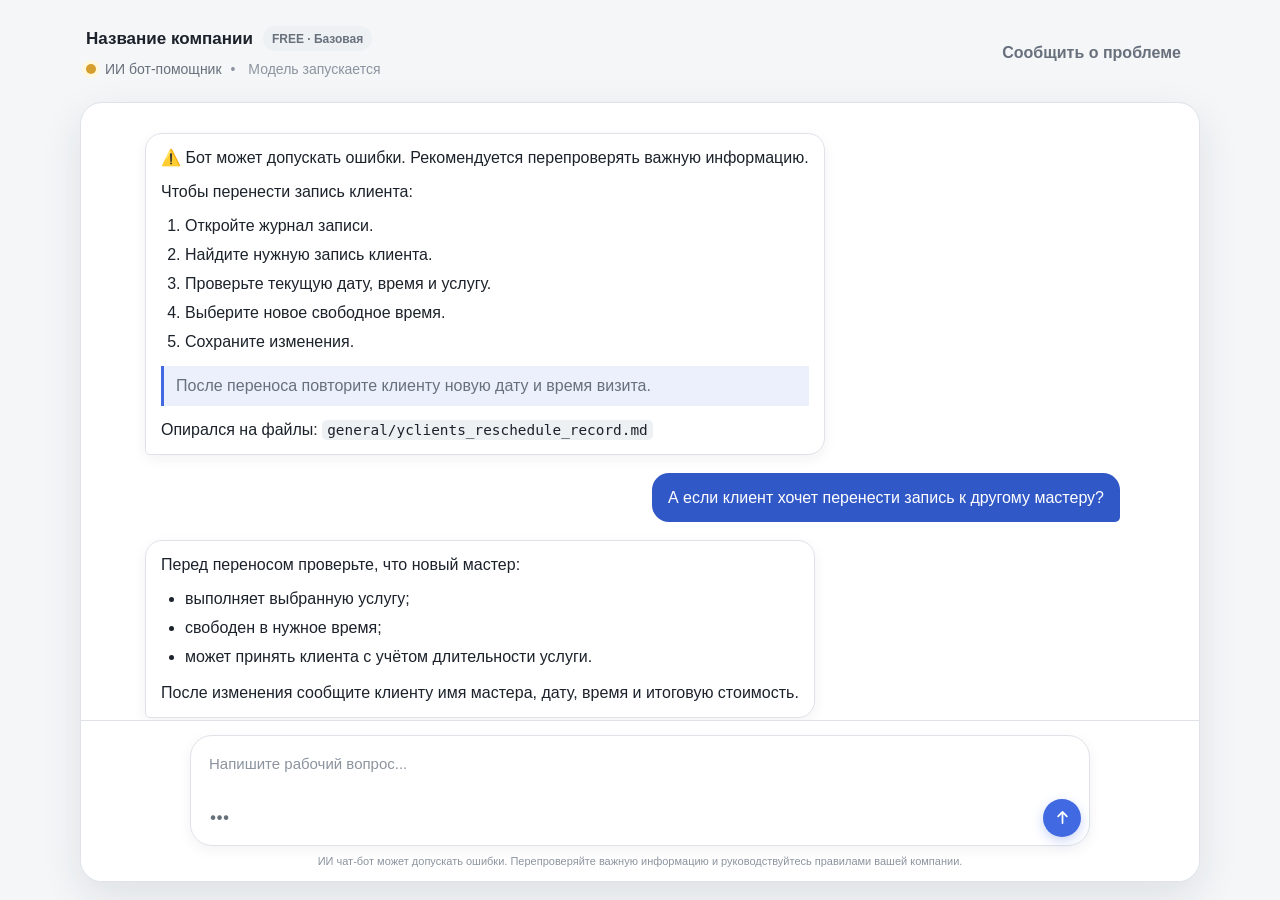
==== web/chat.html @ 17f627a5 "implemented webui" ====
<!doctype html>
<html lang="ru" data-theme="light">
<head>
    <meta charset="utf-8">

    <meta
            name="viewport"
            content="width=device-width, initial-scale=1"
    >

    <meta name="color-scheme" content="light dark">

    <title>ИИ-помощник</title>

    <link rel="stylesheet" href="./styles/global.css">
    <link rel="stylesheet" href="./styles/chat.css">

    <script src="./common.js" defer></script>
    <script src="./chat.js" defer></script>
</head>

<body>
<div
        class="system-banner system-banner--warning"
        id="system-banner"
        role="status"
        hidden
>
    <div class="system-banner__inner">
        <div class="system-banner__content">
            <span
                    class="system-banner__icon"
                    aria-hidden="true"
            >
                ⚠️
            </span>

            <p
                    class="system-banner__text"
                    id="system-banner-text"
            >
                Вечером будет выполнено обновление приложения.
            </p>
        </div>

        <button
                class="system-banner__close"
                type="button"
                aria-label="Закрыть уведомление"
                data-action="close-system-banner"
        >
            ✕
        </button>
    </div>
</div>

<main class="chat-page page">
    <section class="chat-layout">
        <header class="chat-header">
            <div class="chat-header__identity">
                <div class="chat-header__brand">
                    <span id="company-name">
                        Название компании
                    </span>

                    <span
                            class="badge"
                            id="subscription-name"
                            data-subscription-plan="FREE"
                    >
                        FREE · Базовая
                    </span>
                </div>

                <div class="chat-header__status">
                    <span
                            class="status-dot"
                            id="llama-server-status-dot"
                            data-state="starting"
                            aria-hidden="true"
                    ></span>

                    <span>
                        ИИ бот-помощник
                    </span>

                    <span
                            class="chat-header__status-text"
                            id="llama-server-status-text"
                    >
                        Модель запускается
                    </span>
                </div>
            </div>

            <nav
                    class="chat-header__actions"
                    aria-label="Навигация"
            >
                <a
                        class="button button--ghost chat-header__action"
                        href="./report.html"
                >
                    Сообщить о проблеме
                </a>
            </nav>
        </header>

        <section
                class="chat-window card"
                aria-label="История общения"
        >
            <div
                    class="chat-messages"
                    id="chat-messages"
                    role="log"
                    aria-live="polite"
                    aria-relevant="additions"
            >
                <article class="message message--assistant">
                    <div class="message__bubble">
                        <div class="message__content markdown">
                            <p>
                                ⚠️ Бот может допускать ошибки.
                                Рекомендуется перепроверять важную информацию.
                            </p>

                            <p>
                                Чтобы перенести запись клиента:
                            </p>

                            <ol>
                                <li>
                                    Откройте журнал записи.
                                </li>

                                <li>
                                    Найдите нужную запись клиента.
                                </li>

                                <li>
                                    Проверьте текущую дату, время и услугу.
                                </li>

                                <li>
                                    Выберите новое свободное время.
                                </li>

                                <li>
                                    Сохраните изменения.
                                </li>
                            </ol>

                            <blockquote>
                                После переноса повторите клиенту новую дату
                                и время визита.
                            </blockquote>

                            <p>
                                Опирался на файлы:
                                <code>general/yclients_reschedule_record.md</code>
                            </p>
                        </div>
                    </div>
                </article>

                <article class="message message--user">
                    <div class="message__bubble">
                        <div class="message__content message__content--plain">
                            А если клиент хочет перенести запись к другому мастеру?
                        </div>
                    </div>
                </article>

                <article class="message message--assistant">
                    <div class="message__bubble">
                        <div class="message__content markdown">
                            <p>
                                Перед переносом проверьте, что новый мастер:
                            </p>

                            <ul>
                                <li>
                                    выполняет выбранную услугу;
                                </li>

                                <li>
                                    свободен в нужное время;
                                </li>

                                <li>
                                    может принять клиента с учётом длительности услуги.
                                </li>
                            </ul>

                            <p>
                                После изменения сообщите клиенту имя мастера,
                                дату, время и итоговую стоимость.
                            </p>
                        </div>
                    </div>
                </article>

                <article class="message message--user">
                    <div class="message__bubble">
                        <div class="message__content message__content--plain">
                            Что делать, если нужный мастер занят?
                        </div>
                    </div>
                </article>

                <article class="message message--assistant">
                    <div class="message__bubble">
                        <div class="message__content markdown">
                            <p>
                                Предложите клиенту доступные варианты:
                            </p>

                            <ol>
                                <li>
                                    Другое свободное время у выбранного мастера.
                                </li>

                                <li>
                                    Другого сотрудника, который выполняет эту услугу.
                                </li>

                                <li>
                                    Ближайшую свободную дату.
                                </li>
                            </ol>

                            <p>
                                Не меняйте мастера или время без согласия клиента.
                                После выбора повторите клиенту все новые данные записи.
                            </p>

                            <p>
                                Опирался на файлы:
                                <code>general/yclients_change_staff.md</code>,
                                <code>general/yclients_reschedule_record.md</code>
                            </p>
                        </div>
                    </div>
                </article>

                <article
                        class="message message--assistant message--generating"
                        id="generating-message"
                        hidden
                >
                    <div class="message__bubble message__bubble--generating">
                        <div
                                class="typing-indicator"
                                aria-label="Бот формирует ответ"
                        >
                            <span></span>
                            <span></span>
                            <span></span>
                        </div>
                    </div>
                </article>
            </div>

            <footer class="chat-composer">
                <form
                        class="composer"
                        id="chat-form"
                        action="/api/chat/messages"
                        method="post"
                >
                    <div class="composer__shell">
                        <label class="composer__input-wrapper">
                            <span class="sr-only">
                                Сообщение
                            </span>

                            <textarea
                                    class="composer__input"
                                    id="chat-input"
                                    name="message"
                                    rows="1"
                                    maxlength="8000"
                                    placeholder="Напишите рабочий вопрос..."
                                    autocomplete="off"
                                    required
                            ></textarea>
                        </label>

                        <div class="composer__toolbar">
                            <div class="composer__toolbar-left">
                                <details
                                        class="composer-menu"
                                        id="composer-menu"
                                >
                                    <summary
                                            class="composer-menu__trigger"
                                            aria-label="Дополнительные действия"
                                            title="Дополнительные действия"
                                    >
                                        •••
                                    </summary>

                                    <div class="composer-menu__content">
                                        <button
                                                class="composer-menu__item"
                                                type="button"
                                                data-action="open-cheatsheets"
                                        >
                                            <span aria-hidden="true">
                                                📘
                                            </span>

                                            Шпаргалки
                                        </button>

                                        <button
                                                class="composer-menu__item"
                                                type="button"
                                                data-action="restart-server"
                                        >
                                            <span aria-hidden="true">
                                                ↻
                                            </span>

                                            Рестарт
                                        </button>

                                        <a
                                                class="composer-menu__item"
                                                href="./settings.html"
                                        >
                                            <span aria-hidden="true">
                                                ⚙
                                            </span>

                                            Настройки
                                        </a>
                                    </div>
                                </details>
                            </div>

                            <div class="composer__toolbar-right">
                                <button
                                        class="composer__send"
                                        id="send-message"
                                        type="submit"
                                        aria-label="Отправить сообщение"
                                        title="Enter — отправить сообщение"
                                >
                                    <svg
                                            width="19"
                                            height="19"
                                            viewBox="0 0 24 24"
                                            fill="none"
                                            aria-hidden="true"
                                    >
                                        <path
                                                d="M12 19V5M6.5 10.5 12 5l5.5 5.5"
                                                stroke="currentColor"
                                                stroke-width="2.2"
                                                stroke-linecap="round"
                                                stroke-linejoin="round"
                                        />
                                    </svg>
                                </button>

                                <button
                                        class="composer__stop"
                                        id="stop-generating"
                                        type="button"
                                        aria-label="Остановить генерацию"
                                        title="Остановить генерацию ответа"
                                        hidden
                                >
                                    <span aria-hidden="true"></span>
                                </button>
                            </div>
                        </div>
                    </div>

                    <p class="composer__warning">
                        ИИ чат-бот может допускать ошибки.
                        Перепроверяйте важную информацию
                        и руководствуйтесь правилами вашей компании.
                    </p>
                </form>
            </footer>
        </section>
    </section>
</main>

<section
        class="modal cheatsheets-modal"
        id="cheatsheets-modal"
        role="dialog"
        aria-modal="true"
        aria-labelledby="cheatsheets-title"
        hidden
>
    <button
            class="modal__backdrop"
            type="button"
            aria-label="Закрыть шпаргалки"
            data-action="close-cheatsheets"
    ></button>

    <div class="modal__panel">
        <header class="modal__header">
            <div>
                <h2 id="cheatsheets-title">
                    Шпаргалки с примерами использования
                </h2>

                <p>
                    Нажмите на пример, чтобы вставить его
                    в поле ввода.
                </p>
            </div>

            <button
                    class="modal__close"
                    type="button"
                    aria-label="Закрыть"
                    data-action="close-cheatsheets"
            >
                ✕
            </button>
        </header>

        <div class="modal__body">
            <div class="cheatsheets-grid">
                <section class="cheatsheet-group">
                    <h3>
                        Часто задаваемые вопросы
                    </h3>

                    <button
                            type="button"
                            data-cheatsheet-text
                    >
                        Как отменить запись клиента?
                    </button>

                    <button
                            type="button"
                            data-cheatsheet-text
                    >
                        Как принять оплату визита?
                    </button>

                    <button
                            type="button"
                            data-cheatsheet-text
                    >
                        Что делать, если клиент опаздывает?
                    </button>
                </section>

                <section class="cheatsheet-group cheatsheet-group--emergency">
                    <h3>
                        Для чрезвычайных ситуаций
                    </h3>

                    <p>
                        <strong>112</strong> — единый номер помощи
                    </p>

                    <p>
                        <strong>101</strong> — пожарная служба
                    </p>

                    <p>
                        <strong>102 / 103</strong> — полиция / скорая
                    </p>

                    <button
                            type="button"
                            data-cheatsheet-text
                    >
                        Что делать при пожаре?
                    </button>

                    <button
                            type="button"
                            data-cheatsheet-text
                    >
                        Клиенту стало плохо
                    </button>

                    <button
                            type="button"
                            data-cheatsheet-text
                    >
                        Угроза безопасности
                    </button>
                </section>

                <section class="cheatsheet-group">
                    <h3>
                        Уточняющие вопросы
                    </h3>

                    <button
                            type="button"
                            data-cheatsheet-text
                    >
                        Уточни порядок действий
                    </button>

                    <button
                            type="button"
                            data-cheatsheet-text
                    >
                        Что обязательно проверить?
                    </button>

                    <button
                            type="button"
                            data-cheatsheet-text
                    >
                        Пример фразы для клиента
                    </button>
                </section>

                <section class="cheatsheet-group">
                    <div class="cheatsheet-group__title">
                        <h3>
                            Свои подсказки
                        </h3>

                        <span class="badge">
                            0 из 5
                        </span>
                    </div>

                    <button
                            type="button"
                            class="cheatsheet-placeholder"
                    >
                        + Добавить свою подсказку
                    </button>

                    <button
                            type="button"
                            class="cheatsheet-placeholder"
                    >
                        Свободное место
                    </button>

                    <button
                            type="button"
                            class="cheatsheet-placeholder"
                    >
                        Свободное место
                    </button>

                    <p class="cheatsheet-group__hint">
                        До пяти собственных подсказок
                        доступны на тарифе FREE.
                    </p>
                </section>
            </div>
        </div>
    </div>
</section>
</body>
</html>
---- web/styles/global.css ----
:root {
    color-scheme: light;

    --font-family:
            Inter,
            -apple-system,
            BlinkMacSystemFont,
            "Segoe UI",
            Roboto,
            Helvetica,
            Arial,
            sans-serif;

    --background: #f4f6f8;
    --background-secondary: #ffffff;
    --background-elevated: #ffffff;
    --background-muted: #eef1f4;

    --text-primary: #1c222b;
    --text-secondary: #68707c;
    --text-muted: #8c949f;
    --text-on-accent: #ffffff;

    --border: #dfe3e8;
    --border-strong: #cbd1d8;

    --accent: #4169e1;
    --accent-hover: #3159ca;
    --accent-soft: rgba(65, 105, 225, 0.1);

    --user-message-background: #3158c7;

    --success: #2f9e66;
    --success-soft: #e9f8f0;

    --warning: #d69e2e;
    --warning-soft: #fff8df;

    --danger: #d64545;
    --danger-hover: #bd3636;
    --danger-soft: #fff0f0;

    --info: #357abd;
    --info-soft: #edf6ff;

    --shadow-sm:
            0 4px 14px rgba(27, 39, 51, 0.06);

    --shadow-md:
            0 14px 40px rgba(27, 39, 51, 0.1);

    --shadow-lg:
            0 24px 70px rgba(27, 39, 51, 0.14);

    --radius-sm: 8px;
    --radius-md: 14px;
    --radius-lg: 22px;
    --radius-round: 999px;

    --content-width: 1180px;
    --transition: 160ms ease;
}

html[data-theme="dark"] {
    color-scheme: dark;

    --background: #111419;
    --background-secondary: #171b21;
    --background-elevated: #1d222a;
    --background-muted: #242a33;

    --text-primary: #f2f4f7;
    --text-secondary: #aab2bd;
    --text-muted: #7f8995;
    --text-on-accent: #ffffff;

    --border: #2d343e;
    --border-strong: #3a424d;

    --accent: #6f8df4;
    --accent-hover: #819af5;
    --accent-soft: rgba(111, 141, 244, 0.14);

    --user-message-background: #4968d4;

    --success: #53c88c;
    --success-soft: rgba(47, 158, 102, 0.14);

    --warning: #f0bd53;
    --warning-soft: rgba(214, 158, 46, 0.14);

    --danger: #ef6a6a;
    --danger-hover: #f27d7d;
    --danger-soft: rgba(214, 69, 69, 0.14);

    --info: #69a8e3;
    --info-soft: rgba(53, 122, 189, 0.14);

    --shadow-sm:
            0 4px 14px rgba(0, 0, 0, 0.18);

    --shadow-md:
            0 14px 40px rgba(0, 0, 0, 0.28);

    --shadow-lg:
            0 24px 70px rgba(0, 0, 0, 0.36);
}

/*
 * Фирменная тема.
 * Эти переменные можно заменить отдельно
 * для конкретной компании.
 */
html[data-theme="custom"] {
    color-scheme: light;

    --background: #f3f0ff;
    --background-secondary: #ffffff;
    --background-elevated: #ffffff;
    --background-muted: #ece7ff;

    --text-primary: #251f3d;
    --text-secondary: #655d7c;
    --text-muted: #8f87a3;
    --text-on-accent: #ffffff;

    --border: #ddd5f4;
    --border-strong: #c9bee8;

    --accent: #6e56cf;
    --accent-hover: #5b45ba;
    --accent-soft: rgba(110, 86, 207, 0.13);

    --user-message-background: #5841b5;

    --success: #2f9e66;
    --success-soft: #e9f8f0;

    --warning: #c78b1e;
    --warning-soft: #fff6dc;

    --danger: #d64545;
    --danger-hover: #bd3636;
    --danger-soft: #fff0f0;

    --info: #6e56cf;
    --info-soft: #eee9ff;

    --shadow-sm:
            0 4px 14px rgba(66, 48, 120, 0.08);

    --shadow-md:
            0 14px 40px rgba(66, 48, 120, 0.12);

    --shadow-lg:
            0 24px 70px rgba(66, 48, 120, 0.16);
}

*,
*::before,
*::after {
    box-sizing: border-box;
}

html {
    min-width: 320px;
    min-height: 100%;
    background: var(--background);
    color: var(--text-primary);
    font-family: var(--font-family);
}

body {
    min-width: 320px;
    min-height: 100vh;
    min-height: 100dvh;
    margin: 0;
    background: var(--background);
    color: var(--text-primary);
    font-family: inherit;
    font-size: 16px;
    line-height: 1.5;
    -webkit-font-smoothing: antialiased;
    text-rendering: optimizeLegibility;
}

button,
input,
textarea,
select {
    font: inherit;
}

button,
a,
input,
textarea,
select,
summary {
    outline: none;
}

button:focus-visible,
a:focus-visible,
input:focus-visible,
textarea:focus-visible,
select:focus-visible,
summary:focus-visible {
    box-shadow: 0 0 0 3px var(--accent-soft);
}

a {
    color: var(--accent);
    text-decoration: none;
}

a:hover {
    text-decoration: underline;
}

button {
    border: 0;
}

[hidden] {
    display: none !important;
}

.page {
    min-height: 100vh;
    min-height: 100dvh;
}

.page__content {
    width: min(
            calc(100% - 32px),
            var(--content-width)
    );
    margin: 0 auto;
}

.system-banner {
    position: relative;
    z-index: 100;
    width: 100%;
    padding: 10px 16px;
    border-bottom: 1px solid rgba(0, 0, 0, 0.06);
    background: var(--info-soft);
    color: var(--text-primary);
}

.system-banner--warning {
    background: var(--warning-soft);
}

.system-banner--danger {
    background: var(--danger-soft);
}

.system-banner__inner {
    display: flex;
    align-items: flex-start;
    justify-content: space-between;
    width: min(100%, var(--content-width));
    margin: 0 auto;
    gap: 16px;
}

.system-banner__content {
    display: flex;
    align-items: flex-start;
    gap: 10px;
}

.system-banner__icon {
    flex: 0 0 auto;
    margin-top: 2px;
}

.system-banner__text {
    margin: 0;
    font-size: 14px;
}

.system-banner__close {
    flex: 0 0 auto;
    padding: 2px 6px;
    border-radius: var(--radius-sm);
    background: transparent;
    color: var(--text-secondary);
    cursor: pointer;
}

.system-banner__close:hover {
    background: rgba(0, 0, 0, 0.06);
    color: var(--text-primary);
}

.card {
    border: 1px solid var(--border);
    border-radius: var(--radius-lg);
    background: var(--background-elevated);
    box-shadow: var(--shadow-md);
}

.card__header {
    margin-bottom: 24px;
}

.card__title {
    margin: 0;
    color: var(--text-primary);
    font-size: clamp(24px, 4vw, 34px);
    line-height: 1.15;
}

.card__description {
    margin: 10px 0 0;
    color: var(--text-secondary);
}

.field {
    display: grid;
    gap: 8px;
}

.field__label {
    color: var(--text-primary);
    font-size: 14px;
    font-weight: 600;
}

.field__hint {
    margin: 0;
    color: var(--text-muted);
    font-size: 13px;
}

.input,
.textarea,
.select {
    width: 100%;
    border: 1px solid var(--border);
    border-radius: var(--radius-md);
    background: var(--background-secondary);
    color: var(--text-primary);
    transition:
            border-color var(--transition),
            box-shadow var(--transition),
            background-color var(--transition);
}

.input:hover,
.textarea:hover,
.select:hover {
    border-color: var(--border-strong);
}

.input:focus,
.textarea:focus,
.select:focus {
    border-color: var(--accent);
    box-shadow: 0 0 0 3px var(--accent-soft);
}

.input:disabled,
.textarea:disabled,
.select:disabled {
    cursor: not-allowed;
    opacity: 0.62;
}

.input::placeholder,
.textarea::placeholder {
    color: var(--text-muted);
}

.input,
.select {
    min-height: 48px;
    padding: 0 14px;
}

.textarea {
    min-height: 130px;
    padding: 13px 14px;
    resize: vertical;
}

.form-message {
    padding: 11px 13px;
    border: 1px solid transparent;
    border-radius: var(--radius-md);
    font-size: 14px;
}

.form-message--error {
    border-color: rgba(214, 69, 69, 0.25);
    background: var(--danger-soft);
    color: var(--danger);
}

.form-message--success {
    border-color: rgba(47, 158, 102, 0.25);
    background: var(--success-soft);
    color: var(--success);
}

.form-message--info {
    border-color: rgba(53, 122, 189, 0.25);
    background: var(--info-soft);
    color: var(--info);
}

.button {
    display: inline-flex;
    min-height: 46px;
    align-items: center;
    justify-content: center;
    padding: 0 18px;
    border: 1px solid transparent;
    border-radius: var(--radius-md);
    background: var(--accent);
    color: var(--text-on-accent);
    font-weight: 650;
    text-align: center;
    cursor: pointer;
    gap: 8px;
    transition:
            background-color var(--transition),
            border-color var(--transition),
            color var(--transition),
            transform var(--transition);
}

.button:hover {
    background: var(--accent-hover);
    text-decoration: none;
}

.button:active {
    transform: translateY(1px);
}

.button:disabled {
    cursor: not-allowed;
    opacity: 0.56;
    transform: none;
}

.button--secondary {
    border-color: var(--border);
    background: var(--background-secondary);
    color: var(--text-primary);
}

.button--secondary:hover {
    border-color: var(--border-strong);
    background: var(--background-muted);
}

.button--danger {
    background: var(--danger);
}

.button--danger:hover {
    background: var(--danger-hover);
}

.button--ghost {
    border-color: transparent;
    background: transparent;
    color: var(--text-secondary);
}

.button--ghost:hover {
    background: var(--background-muted);
    color: var(--text-primary);
}

.button--full {
    width: 100%;
}

.badge {
    display: inline-flex;
    min-height: 25px;
    align-items: center;
    padding: 2px 9px;
    border-radius: var(--radius-round);
    background: var(--background-muted);
    color: var(--text-secondary);
    font-size: 12px;
    font-weight: 650;
}

.badge[data-subscription-plan="free"] {
    background: var(--background-muted);
    color: var(--text-secondary);
}

.badge[data-subscription-plan="plus"] {
    background: var(--accent-soft);
    color: var(--accent);
}

.badge[data-subscription-plan="premium"] {
    background:
            linear-gradient(
                    135deg,
                    #f1d889,
                    #c8972c
            );
    color: #3f2e06;
}

.badge--accent {
    background: var(--accent-soft);
    color: var(--accent);
}

.badge--warning {
    background: var(--warning-soft);
    color: var(--warning);
}

.badge--success {
    background: var(--success-soft);
    color: var(--success);
}

.status-dot {
    width: 10px;
    height: 10px;
    flex: 0 0 auto;
    border-radius: 50%;
    background: var(--text-muted);
    box-shadow:
            0 0 0 4px rgba(140, 148, 159, 0.12);
}

.status-dot[data-state="starting"],
.status-dot[data-state="limited"] {
    background: var(--warning);
    box-shadow: 0 0 0 4px var(--warning-soft);
}

.status-dot[data-state="running"],
.status-dot[data-state="online"] {
    background: var(--success);
    box-shadow: 0 0 0 4px var(--success-soft);
}

.status-dot[data-state="error"],
.status-dot[data-state="offline"] {
    background: var(--danger);
    box-shadow: 0 0 0 4px var(--danger-soft);
}

.divider {
    width: 100%;
    height: 1px;
    border: 0;
    background: var(--border);
}

.modal {
    position: fixed;
    z-index: 1000;
    inset: 0;
    display: grid;
    place-items: center;
    padding: 20px;
}

.modal[hidden] {
    display: none;
}

.modal__backdrop {
    position: absolute;
    inset: 0;
    border: 0;
    background: rgba(13, 18, 25, 0.58);
    cursor: default;
    backdrop-filter: blur(4px);
}

.modal__panel {
    position: relative;
    z-index: 1;
    width: min(100%, 880px);
    max-height: calc(100vh - 40px);
    max-height: calc(100dvh - 40px);
    overflow-y: auto;
    border: 1px solid var(--border);
    border-radius: var(--radius-lg);
    background: var(--background-elevated);
    box-shadow: var(--shadow-lg);
}

.modal__header {
    display: flex;
    align-items: flex-start;
    justify-content: space-between;
    padding: 22px 24px;
    border-bottom: 1px solid var(--border);
    gap: 20px;
}

.modal__header h2 {
    margin: 0;
    font-size: 22px;
}

.modal__header p {
    margin: 5px 0 0;
    color: var(--text-secondary);
    font-size: 14px;
}

.modal__close {
    display: grid;
    width: 38px;
    height: 38px;
    flex: 0 0 auto;
    place-items: center;
    border-radius: 11px;
    background: transparent;
    color: var(--text-secondary);
    font-size: 18px;
    cursor: pointer;
}

.modal__close:hover {
    background: var(--background-muted);
    color: var(--text-primary);
}

.modal__body {
    padding: 24px;
}

.modal__footer {
    display: flex;
    justify-content: flex-end;
    padding: 18px 24px;
    border-top: 1px solid var(--border);
    gap: 10px;
}

.sr-only {
    position: absolute;
    width: 1px;
    height: 1px;
    overflow: hidden;
    margin: -1px;
    padding: 0;
    border: 0;
    clip: rect(0, 0, 0, 0);
    white-space: nowrap;
}

@media (max-width: 640px) {
    .page__content {
        width: min(
                calc(100% - 20px),
                var(--content-width)
        );
    }

    .card {
        border-radius: 17px;
    }

    .system-banner {
        padding-right: 10px;
        padding-left: 10px;
    }

    .modal {
        padding: 8px;
    }

    .modal__panel {
        max-height: calc(100vh - 16px);
        max-height: calc(100dvh - 16px);
        border-radius: 16px;
    }

    .modal__header,
    .modal__body,
    .modal__footer {
        padding-right: 16px;
        padding-left: 16px;
    }
}
---- web/styles/chat.css ----
.chat-page {
  height: 100vh;
  height: 100dvh;
  overflow: hidden;
  padding: 18px;
}

.chat-layout {
  display: grid;
  width: min(100%, 1120px);
  height: 100%;
  margin: 0 auto;

  grid-template-rows:
        auto
        minmax(0, 1fr);

  gap: 14px;
}

/* Header */

.chat-header {
  display: flex;
  min-height: 66px;
  align-items: center;
  justify-content: space-between;

  padding: 8px 6px;

  gap: 20px;
}

.chat-header__identity {
  min-width: 0;
}

.chat-header__brand {
  display: flex;
  min-width: 0;
  align-items: center;

  font-size: 17px;
  font-weight: 720;

  gap: 10px;
}

.chat-header__brand > span:first-child {
  overflow: hidden;
  text-overflow: ellipsis;
  white-space: nowrap;
}

.chat-header__status {
  display: flex;
  align-items: center;

  margin-top: 7px;

  color: var(--text-secondary);
  font-size: 14px;

  gap: 9px;
}

.chat-header__status-text {
  color: var(--text-muted);
}

.chat-header__status-text::before {
  content: "•";
  margin-right: 9px;
}

.chat-header__actions {
  display: flex;
  align-items: center;
}

.chat-header__action {
  min-height: 40px;
  padding-right: 12px;
  padding-left: 12px;
}

/* Chat window */

.chat-window {
  display: grid;
  min-height: 0;
  overflow: hidden;

  grid-template-rows:
        minmax(0, 1fr)
        auto;
}

.chat-messages {
  display: flex;
  min-height: 0;
  overflow-y: auto;

  padding:
          30px
          clamp(16px, 5vw, 64px)
          24px;

  flex-direction: column;

  scroll-behavior: smooth;
  scrollbar-gutter: stable;
}

/*
 * Messages
 *
 * Каждое сообщение занимает строку целиком.
 * Сам пузырь является inline-block и сжимается по содержимому.
 * У пользователя и бота одинаковые размеры, отступы и радиусы.
 */

.chat-messages > .message {
  display: block;
  width: 100%;
  max-width: none;
  align-self: stretch;

  margin: 0 0 18px;

  text-align: left;
}

.chat-messages > .message--user {
  text-align: right;
}

.chat-messages > .message > .message__bubble {
  display: inline-block;
  width: auto;
  min-width: 0;
  max-width: min(78%, 760px);

  padding: 12px 15px;

  border: 1px solid var(--border);
  border-radius: 17px;

  background: var(--background-secondary);
  box-shadow: var(--shadow-sm);

  color: var(--text-primary);
  text-align: left;
  vertical-align: top;
}

.chat-messages > .message--assistant > .message__bubble {
  border-bottom-left-radius: 5px;
}

.chat-messages > .message--user > .message__bubble {
  border-color: transparent;
  border-bottom-right-radius: 5px;

  background: var(--user-message-background);
  color: #ffffff;

  box-shadow: none;
}

.chat-messages .message__content {
  display: block;
  width: auto;
  min-width: 0;
  max-width: 100%;

  margin: 0;

  overflow-wrap: anywhere;
  word-break: normal;
}

.chat-messages .message__content--plain {
  line-height: 1.45;
  white-space: normal;
}

.chat-messages .message__bubble--generating {
  min-width: 66px;
}

/* Markdown inside assistant messages */

.markdown > :first-child {
  margin-top: 0;
}

.markdown > :last-child {
  margin-bottom: 0;
}

.markdown p {
  margin: 0 0 10px;
}

.markdown h1,
.markdown h2,
.markdown h3,
.markdown h4 {
  margin: 18px 0 8px;
  line-height: 1.25;
}

.markdown h1 {
  font-size: 22px;
}

.markdown h2 {
  font-size: 19px;
}

.markdown h3 {
  font-size: 17px;
}

.markdown h4 {
  font-size: 15px;
}

.markdown ul,
.markdown ol {
  margin: 8px 0 12px;
  padding-left: 24px;
}

.markdown li + li {
  margin-top: 5px;
}

.markdown blockquote {
  margin: 12px 0;
  padding: 8px 12px;

  border-left: 3px solid var(--accent);

  background: var(--accent-soft);
  color: var(--text-secondary);
}

.markdown code {
  padding: 2px 5px;

  border-radius: 5px;

  background: var(--background-muted);

  font-family:
          "Cascadia Code",
          "SFMono-Regular",
          Consolas,
          monospace;

  font-size: 0.9em;
}

.markdown pre {
  max-width: 100%;
  overflow-x: auto;

  margin: 12px 0;
  padding: 13px;

  border-radius: var(--radius-md);

  background: #151a21;
  color: #e8edf4;
}

.markdown pre code {
  padding: 0;
  background: transparent;
  color: inherit;
}

.markdown table {
  display: block;
  width: 100%;
  max-width: 100%;
  overflow-x: auto;

  border-collapse: collapse;
}

.markdown th,
.markdown td {
  padding: 8px 10px;

  border: 1px solid var(--border);

  text-align: left;
}

/* Composer */

.chat-composer {
  padding:
          14px
          clamp(12px, 3vw, 28px)
          12px;

  border-top: 1px solid var(--border);

  background: var(--background-elevated);
}

.composer {
  width: min(100%, 900px);
  margin: 0 auto;
}

.composer__shell {
  overflow: visible;

  border: 1px solid var(--border);
  border-radius: 22px;

  background: var(--background-secondary);
  box-shadow: var(--shadow-sm);

  transition:
          border-color var(--transition),
          box-shadow var(--transition),
          background-color var(--transition);
}

.composer__shell:focus-within {
  border-color: var(--accent);

  box-shadow:
          0 0 0 3px var(--accent-soft),
          var(--shadow-sm);
}

.composer__input-wrapper {
  display: block;
  width: 100%;
}

.composer__input {
  display: block;
  width: 100%;
  min-height: 58px;
  max-height: 180px;
  overflow-y: hidden;

  padding:
          17px
          18px
          7px;

  border: 0;
  border-radius: 22px 22px 0 0;
  outline: none;

  background: transparent;
  color: var(--text-primary);

  font-size: 15px;
  line-height: 1.45;

  resize: none;
}

.composer__input:focus {
  border: 0;
  outline: none;
  box-shadow: none;
}

.composer__input::placeholder {
  color: var(--text-muted);
}

.composer__input:disabled {
  cursor: not-allowed;
  opacity: 0.7;
}

.composer__toolbar {
  display: flex;
  min-height: 51px;
  align-items: center;
  justify-content: space-between;

  padding:
          4px
          8px
          8px
          10px;

  gap: 12px;
}

.composer__toolbar-left,
.composer__toolbar-right {
  display: flex;
  align-items: center;
}

/* Composer menu */

.composer-menu {
  position: relative;
}

.composer-menu__trigger {
  display: grid;
  width: 38px;
  height: 38px;
  place-items: center;

  border-radius: 50%;

  color: var(--text-secondary);

  cursor: pointer;

  font-size: 16px;
  font-weight: 800;
  line-height: 1;
  list-style: none;
  letter-spacing: 0.06em;

  transition:
          background-color var(--transition),
          color var(--transition);
}

.composer-menu__trigger::-webkit-details-marker {
  display: none;
}

.composer-menu__trigger:hover {
  background: var(--background-muted);
  color: var(--text-primary);
}

.composer-menu__content {
  position: absolute;
  z-index: 20;

  bottom: calc(100% + 10px);
  left: 0;

  display: grid;
  width: 190px;

  padding: 7px;

  border: 1px solid var(--border);
  border-radius: var(--radius-md);

  background: var(--background-elevated);
  box-shadow: var(--shadow-lg);

  gap: 3px;
}

.composer-menu__item {
  display: flex;
  width: 100%;
  min-height: 40px;
  align-items: center;

  padding: 8px 10px;

  border-radius: 9px;

  background: transparent;
  color: var(--text-primary);

  text-align: left;
  cursor: pointer;

  gap: 10px;
}

.composer-menu__item:hover {
  background: var(--background-muted);
  text-decoration: none;
}

/* Send and stop buttons */

.composer__send,
.composer__stop {
  display: grid;
  width: 38px;
  height: 38px;
  flex: 0 0 auto;
  place-items: center;

  padding: 0;

  border-radius: 50%;

  cursor: pointer;

  transition:
          background-color var(--transition),
          color var(--transition),
          transform var(--transition),
          box-shadow var(--transition);
}

.composer__send {
  background: var(--accent);
  color: var(--text-on-accent);

  box-shadow: 0 4px 12px rgba(65, 105, 225, 0.28);
}

.composer__send:hover {
  background: var(--accent-hover);
  transform: translateY(-1px);
}

.composer__send:active {
  transform: translateY(0);
}

.composer__stop {
  border: 1px solid var(--border-strong);

  background: var(--background-muted);
  color: var(--text-primary);

  box-shadow: var(--shadow-sm);
}

.composer__stop:hover {
  background: var(--border);
}

.composer__stop span {
  width: 11px;
  height: 11px;

  border-radius: 2px;

  background: currentColor;
}

.composer__warning {
  margin: 8px 0 0;

  color: var(--text-muted);

  font-size: 11px;
  line-height: 1.35;
  text-align: center;
}

/* Generation indicator */

.typing-indicator {
  display: flex;
  min-height: 20px;
  align-items: center;

  gap: 5px;
}

.typing-indicator span {
  width: 7px;
  height: 7px;

  border-radius: 50%;

  background: var(--text-muted);

  animation:
          typing-dot
          1.1s
          infinite
          ease-in-out;
}

.typing-indicator span:nth-child(2) {
  animation-delay: 120ms;
}

.typing-indicator span:nth-child(3) {
  animation-delay: 240ms;
}

@keyframes typing-dot {
  0%,
  70%,
  100% {
    opacity: 0.35;
    transform: translateY(0);
  }

  35% {
    opacity: 1;
    transform: translateY(-3px);
  }
}

/* Cheatsheets */

.cheatsheets-modal .modal__panel {
  width: min(100%, 1040px);
}

.cheatsheets-grid {
  display: grid;

  grid-template-columns:
        repeat(4, minmax(0, 1fr));

  gap: 0;
}

.cheatsheet-group {
  min-width: 0;

  padding: 6px 20px 12px;

  border-right: 1px solid var(--border);
}

.cheatsheet-group:first-child {
  padding-left: 0;
}

.cheatsheet-group:last-child {
  padding-right: 0;
  border-right: 0;
}

.cheatsheet-group h3 {
  min-height: 48px;

  margin: 0 0 14px;

  font-size: 16px;
  line-height: 1.35;
}

.cheatsheet-group > button {
  display: block;
  width: 100%;

  margin-bottom: 8px;
  padding: 10px 11px;

  border: 1px solid var(--border);
  border-radius: 10px;

  background: var(--background-secondary);
  color: var(--text-primary);

  font-size: 13px;
  line-height: 1.35;
  text-align: left;

  cursor: pointer;
}

.cheatsheet-group > button:hover {
  border-color: var(--accent);
  background: var(--accent-soft);
}

.cheatsheet-group--emergency > p {
  margin: 0 0 7px;

  color: var(--text-secondary);
  font-size: 13px;
}

.cheatsheet-group__title {
  display: flex;
  min-height: 48px;
  align-items: flex-start;
  justify-content: space-between;

  gap: 8px;
}

.cheatsheet-group__title h3 {
  min-height: auto;
}

.cheatsheet-placeholder {
  border-style: dashed !important;
  color: var(--text-muted) !important;
}

.cheatsheet-group__hint {
  margin: 12px 0 0;

  color: var(--text-muted);
  font-size: 12px;
}

/* Responsive */

@media (max-width: 900px) {
  .cheatsheets-grid {
    grid-template-columns:
            repeat(2, minmax(0, 1fr));

    gap: 22px 0;
  }

  .cheatsheet-group:nth-child(2) {
    border-right: 0;
  }

  .cheatsheet-group:nth-child(3) {
    padding-left: 0;
  }
}

@media (max-width: 700px) {
  .chat-page {
    padding: 0;
  }

  .chat-layout {
    gap: 0;
  }

  .chat-header {
    min-height: 70px;

    padding: 9px 13px;

    border-bottom: 1px solid var(--border);

    background: var(--background-elevated);
  }

  .chat-header__brand {
    align-items: flex-start;
    flex-direction: column;

    gap: 4px;
  }

  .chat-header__status-text {
    display: none;
  }

  .chat-header__action {
    max-width: 160px;
    font-size: 12px;
  }

  .chat-window {
    border: 0;
    border-radius: 0;
    box-shadow: none;
  }

  .chat-messages {
    padding: 22px 12px;
  }

  .chat-messages > .message > .message__bubble {
    max-width: 88%;
  }

  .chat-composer {
    padding: 9px 8px 7px;
  }

  .composer__shell {
    border-radius: 20px;
  }

  .composer__input {
    border-radius: 20px 20px 0 0;
  }
}

@media (max-width: 580px) {
  .cheatsheets-grid {
    grid-template-columns: 1fr;
  }

  .cheatsheet-group,
  .cheatsheet-group:first-child,
  .cheatsheet-group:nth-child(3),
  .cheatsheet-group:last-child {
    padding: 18px 0;

    border-right: 0;
    border-bottom: 1px solid var(--border);
  }

  .cheatsheet-group:first-child {
    padding-top: 0;
  }

  .cheatsheet-group:last-child {
    padding-bottom: 0;
    border-bottom: 0;
  }

  .cheatsheet-group h3 {
    min-height: auto;
  }
}
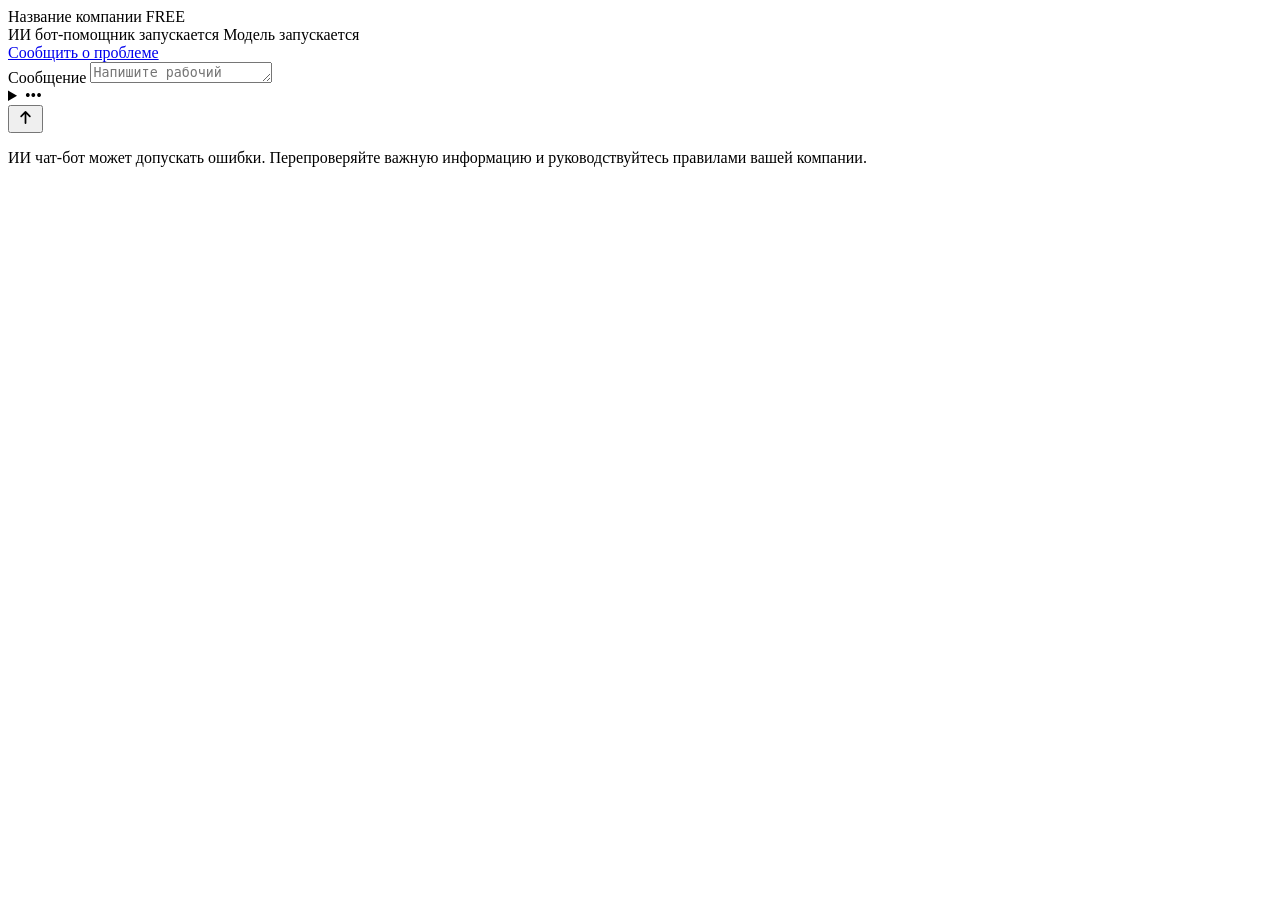
==== commit b4ed5a64: "— implemented `Application`; redesigned workflow — implemented auto-start in browser — implemented w" ====
--- a/web/chat.html
+++ b/web/chat.html
@@ -12,11 +12,25 @@
 
     <title>ИИ-помощник</title>
 
-    <link rel="stylesheet" href="./styles/global.css">
-    <link rel="stylesheet" href="./styles/chat.css">
-
-    <script src="./common.js" defer></script>
-    <script src="./chat.js" defer></script>
+    <link
+            rel="stylesheet"
+            href="/styles/global.css"
+    >
+
+    <link
+            rel="stylesheet"
+            href="/styles/chat.css"
+    >
+
+    <!--
+        defer сохраняет порядок выполнения:
+        1. common.js
+        2. app.js
+        3. chat.js
+    -->
+    <script src="/common.js" defer></script>
+    <script src="/app.js" defer></script>
+    <script src="/chat.js" defer></script>
 </head>
 
 <body>
@@ -59,16 +73,20 @@
         <header class="chat-header">
             <div class="chat-header__identity">
                 <div class="chat-header__brand">
-                    <span id="company-name">
+                    <span
+                            id="company-name"
+                            data-company-name
+                    >
                         Название компании
                     </span>
 
                     <span
                             class="badge"
                             id="subscription-name"
+                            data-subscription
                             data-subscription-plan="FREE"
                     >
-                        FREE · Базовая
+                        FREE
                     </span>
                 </div>
 
@@ -76,17 +94,20 @@
                     <span
                             class="status-dot"
                             id="llama-server-status-dot"
-                            data-state="starting"
+                            data-server-status-dot
+                            data-status="starting"
                             aria-hidden="true"
+                            title="Модель запускается"
                     ></span>
 
-                    <span>
-                        ИИ бот-помощник
+                    <span data-server-status-text>
+                        ИИ бот-помощник запускается
                     </span>
 
                     <span
                             class="chat-header__status-text"
                             id="llama-server-status-text"
+                            aria-live="polite"
                     >
                         Модель запускается
                     </span>
@@ -99,7 +120,7 @@
             >
                 <a
                         class="button button--ghost chat-header__action"
-                        href="./report.html"
+                        href="/report.html"
                 >
                     Сообщить о проблеме
                 </a>
@@ -116,143 +137,26 @@
                     role="log"
                     aria-live="polite"
                     aria-relevant="additions"
+                    aria-busy="false"
             >
-                <article class="message message--assistant">
-                    <div class="message__bubble">
-                        <div class="message__content markdown">
-                            <p>
-                                ⚠️ Бот может допускать ошибки.
-                                Рекомендуется перепроверять важную информацию.
-                            </p>
-
-                            <p>
-                                Чтобы перенести запись клиента:
-                            </p>
-
-                            <ol>
-                                <li>
-                                    Откройте журнал записи.
-                                </li>
-
-                                <li>
-                                    Найдите нужную запись клиента.
-                                </li>
-
-                                <li>
-                                    Проверьте текущую дату, время и услугу.
-                                </li>
-
-                                <li>
-                                    Выберите новое свободное время.
-                                </li>
-
-                                <li>
-                                    Сохраните изменения.
-                                </li>
-                            </ol>
-
-                            <blockquote>
-                                После переноса повторите клиенту новую дату
-                                и время визита.
-                            </blockquote>
-
-                            <p>
-                                Опирался на файлы:
-                                <code>general/yclients_reschedule_record.md</code>
-                            </p>
-                        </div>
-                    </div>
-                </article>
-
-                <article class="message message--user">
-                    <div class="message__bubble">
-                        <div class="message__content message__content--plain">
-                            А если клиент хочет перенести запись к другому мастеру?
-                        </div>
-                    </div>
-                </article>
-
-                <article class="message message--assistant">
-                    <div class="message__bubble">
-                        <div class="message__content markdown">
-                            <p>
-                                Перед переносом проверьте, что новый мастер:
-                            </p>
-
-                            <ul>
-                                <li>
-                                    выполняет выбранную услугу;
-                                </li>
-
-                                <li>
-                                    свободен в нужное время;
-                                </li>
-
-                                <li>
-                                    может принять клиента с учётом длительности услуги.
-                                </li>
-                            </ul>
-
-                            <p>
-                                После изменения сообщите клиенту имя мастера,
-                                дату, время и итоговую стоимость.
-                            </p>
-                        </div>
-                    </div>
-                </article>
-
-                <article class="message message--user">
-                    <div class="message__bubble">
-                        <div class="message__content message__content--plain">
-                            Что делать, если нужный мастер занят?
-                        </div>
-                    </div>
-                </article>
-
-                <article class="message message--assistant">
-                    <div class="message__bubble">
-                        <div class="message__content markdown">
-                            <p>
-                                Предложите клиенту доступные варианты:
-                            </p>
-
-                            <ol>
-                                <li>
-                                    Другое свободное время у выбранного мастера.
-                                </li>
-
-                                <li>
-                                    Другого сотрудника, который выполняет эту услугу.
-                                </li>
-
-                                <li>
-                                    Ближайшую свободную дату.
-                                </li>
-                            </ol>
-
-                            <p>
-                                Не меняйте мастера или время без согласия клиента.
-                                После выбора повторите клиенту все новые данные записи.
-                            </p>
-
-                            <p>
-                                Опирался на файлы:
-                                <code>general/yclients_change_staff.md</code>,
-                                <code>general/yclients_reschedule_record.md</code>
-                            </p>
-                        </div>
-                    </div>
-                </article>
+                <!--
+                    Реальные сообщения будут загружены из:
+
+                    GET /api/chat/history
+
+                    и добавлены сюда через chat.js.
+                -->
 
                 <article
                         class="message message--assistant message--generating"
                         id="generating-message"
+                        aria-label="Бот формирует ответ"
                         hidden
                 >
                     <div class="message__bubble message__bubble--generating">
                         <div
                                 class="typing-indicator"
-                                aria-label="Бот формирует ответ"
+                                aria-hidden="true"
                         >
                             <span></span>
                             <span></span>
@@ -266,8 +170,7 @@
                 <form
                         class="composer"
                         id="chat-form"
-                        action="/api/chat/messages"
-                        method="post"
+                        autocomplete="off"
                 >
                     <div class="composer__shell">
                         <label class="composer__input-wrapper">
@@ -283,6 +186,7 @@
                                     maxlength="8000"
                                     placeholder="Напишите рабочий вопрос..."
                                     autocomplete="off"
+                                    spellcheck="true"
                                     required
                             ></textarea>
                         </label>
@@ -316,19 +220,21 @@
 
                                         <button
                                                 class="composer-menu__item"
+                                                id="restart-server"
                                                 type="button"
                                                 data-action="restart-server"
+                                                title="Перезапустить локальный сервер модели"
                                         >
                                             <span aria-hidden="true">
                                                 ↻
                                             </span>
 
-                                            Рестарт
+                                            Перезапустить модель
                                         </button>
 
                                         <a
                                                 class="composer-menu__item"
-                                                href="./settings.html"
+                                                href="/settings.html"
                                         >
                                             <span aria-hidden="true">
                                                 ⚙
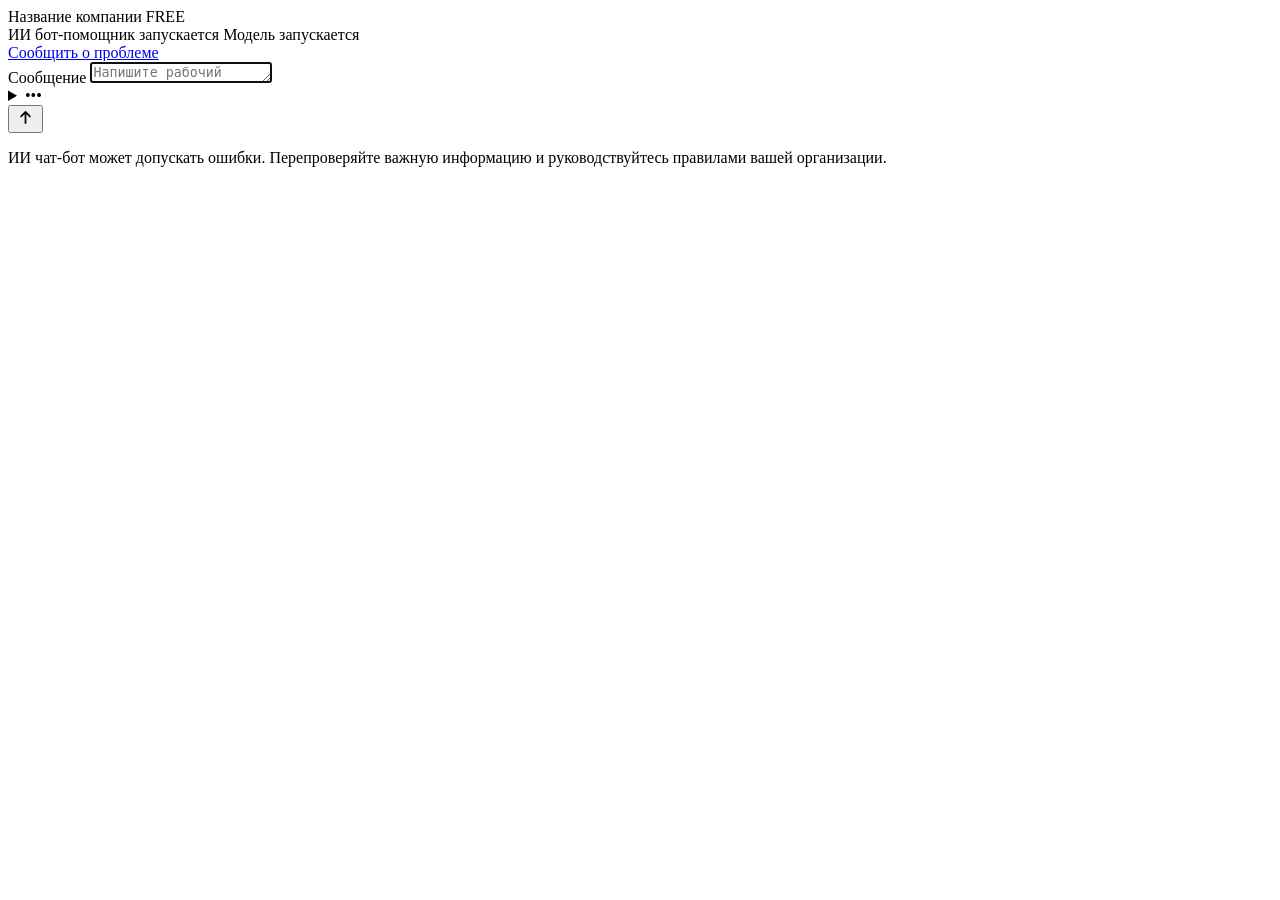
==== commit d686a3ae: "improved chat web page (added autofocus)" ====
--- a/web/chat.html
+++ b/web/chat.html
@@ -187,6 +187,7 @@
                                     placeholder="Напишите рабочий вопрос..."
                                     autocomplete="off"
                                     spellcheck="true"
+                                    autofocus
                                     required
                             ></textarea>
                         </label>
@@ -288,7 +289,7 @@
                     <p class="composer__warning">
                         ИИ чат-бот может допускать ошибки.
                         Перепроверяйте важную информацию
-                        и руководствуйтесь правилами вашей компании.
+                        и руководствуйтесь правилами вашей организации.
                     </p>
                 </form>
             </footer>
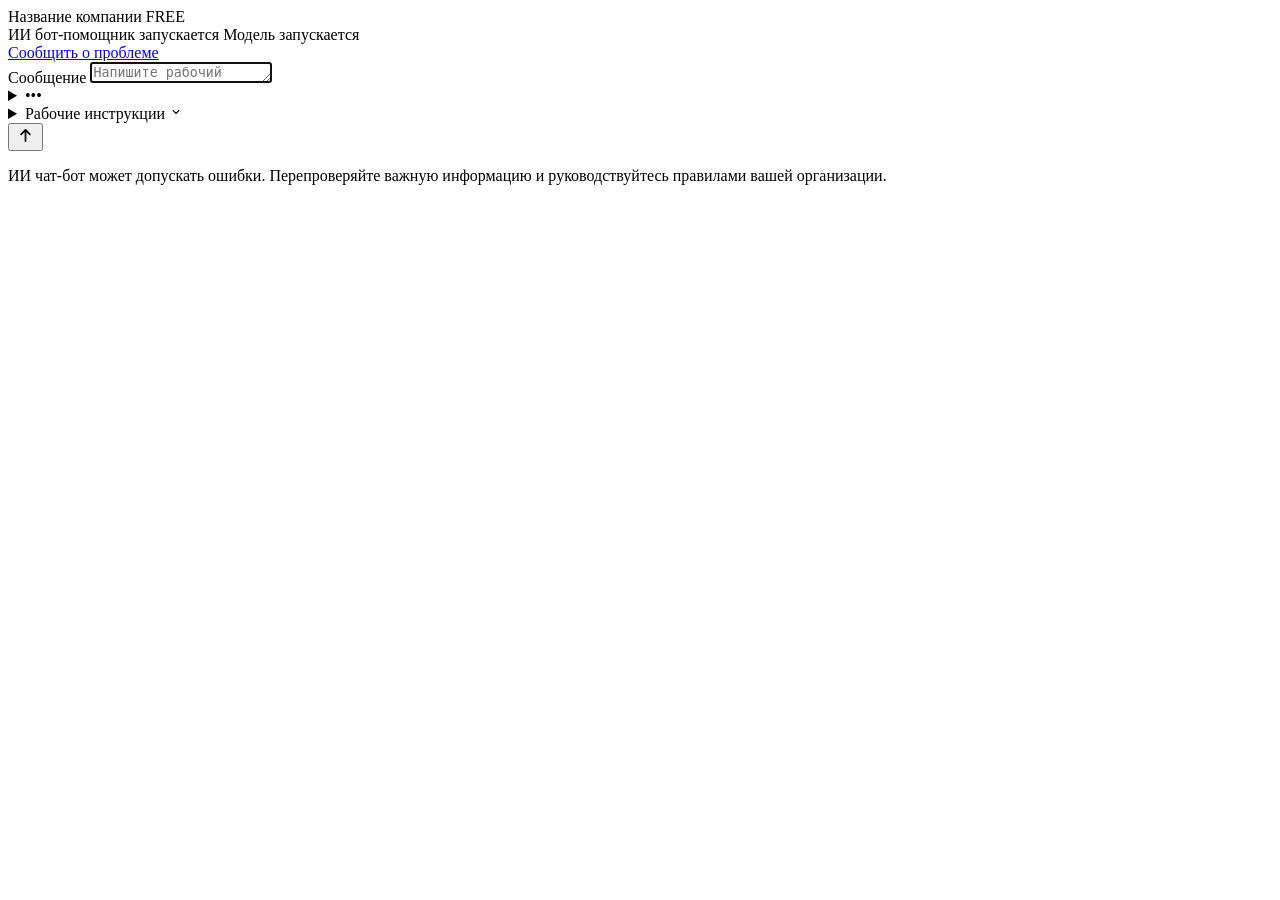
==== commit bb691852: "Added separate workflow and texting assistant profiles * Added a premium-only texting assistant for " ====
--- a/web/chat.html
+++ b/web/chat.html
@@ -248,6 +248,65 @@
                             </div>
 
                             <div class="composer__toolbar-right">
+                                <details
+                                        class="assistant-profile-menu"
+                                        id="assistant-profile-menu"
+                                >
+                                    <summary
+                                            class="assistant-profile-menu__trigger"
+                                            aria-label="Выбрать режим бота"
+                                            title="Выбрать режим бота"
+                                    >
+                                        <span id="assistant-profile-label">
+                                            Рабочие инструкции
+                                        </span>
+
+                                        <svg
+                                                width="14"
+                                                height="14"
+                                                viewBox="0 0 20 20"
+                                                fill="none"
+                                                aria-hidden="true"
+                                        >
+                                            <path
+                                                    d="m6 8 4 4 4-4"
+                                                    stroke="currentColor"
+                                                    stroke-width="1.8"
+                                                    stroke-linecap="round"
+                                                    stroke-linejoin="round"
+                                            />
+                                        </svg>
+                                    </summary>
+
+                                    <div class="assistant-profile-menu__content">
+                                        <button
+                                                class="assistant-profile-menu__item"
+                                                type="button"
+                                                data-assistant-profile="workflow"
+                                                aria-pressed="true"
+                                        >
+                                            <span>
+                                                <strong>Рабочие инструкции</strong>
+                                                <small>Регламенты и подсказки</small>
+                                            </span>
+                                        </button>
+
+                                        <button
+                                                class="assistant-profile-menu__item"
+                                                type="button"
+                                                data-assistant-profile="texting"
+                                                aria-pressed="false"
+                                        >
+                                            <span>
+                                                <strong>Ответы клиентам</strong>
+                                                <small>Готовые тексты по шаблонам</small>
+                                            </span>
+
+                                            <span class="badge">PREMIUM</span>
+                                        </button>
+                                    </div>
+                                </details>
+
                                 <button
                                         class="composer__send"
                                         id="send-message"
@@ -336,7 +395,7 @@
         </header>
 
         <div class="modal__body">
-            <div class="cheatsheets-grid">
+            <div class="cheatsheets-grid" data-cheatsheets-profile="workflow">
                 <section class="cheatsheet-group">
                     <h3>
                         Часто задаваемые вопросы
@@ -465,6 +524,68 @@
                     <p class="cheatsheet-group__hint">
                         До пяти собственных подсказок
                         доступны на тарифе FREE.
+                    </p>
+                </section>
+            </div>
+
+            <div
+                    class="cheatsheets-grid"
+                    data-cheatsheets-profile="texting"
+                    hidden
+            >
+                <section class="cheatsheet-group">
+                    <h3>Негативная обратная связь</h3>
+
+                    <button type="button" data-cheatsheet-text>
+                        Как ответить клиенту?
+
+Добрый день. Я не осталась довольна результатом и повторять не планирую.
+                    </button>
+
+                    <button type="button" data-cheatsheet-text>
+                        Клиент жалуется на качество работы. Составь дружелюбный ответ.
+                    </button>
+                </section>
+
+                <section class="cheatsheet-group">
+                    <h3>Изменения записи</h3>
+
+                    <button type="button" data-cheatsheet-text>
+                        Имя: Анна
+Клиент опаздывает
+                    </button>
+
+                    <button type="button" data-cheatsheet-text>
+                        Имя: Мария
+Мастер заболел
+                    </button>
+                </section>
+
+                <section class="cheatsheet-group">
+                    <h3>Изменить готовый ответ</h3>
+
+                    <button type="button" data-cheatsheet-text>
+                        Сделай короче
+                    </button>
+
+                    <button type="button" data-cheatsheet-text>
+                        Сделай дружелюбнее и добавь немного эмодзи
+                    </button>
+
+                    <button type="button" data-cheatsheet-text>
+                        Сделай более формально
+                    </button>
+                </section>
+
+                <section class="cheatsheet-group">
+                    <h3>Свободная формулировка</h3>
+
+                    <button type="button" data-cheatsheet-text>
+                        Составь уважительный ответ клиенту без обещаний компенсации.
+                    </button>
+
+                    <p class="cheatsheet-group__hint">
+                        Вставьте сообщение клиента после пустой строки — переносы сохранятся.
                     </p>
                 </section>
             </div>
